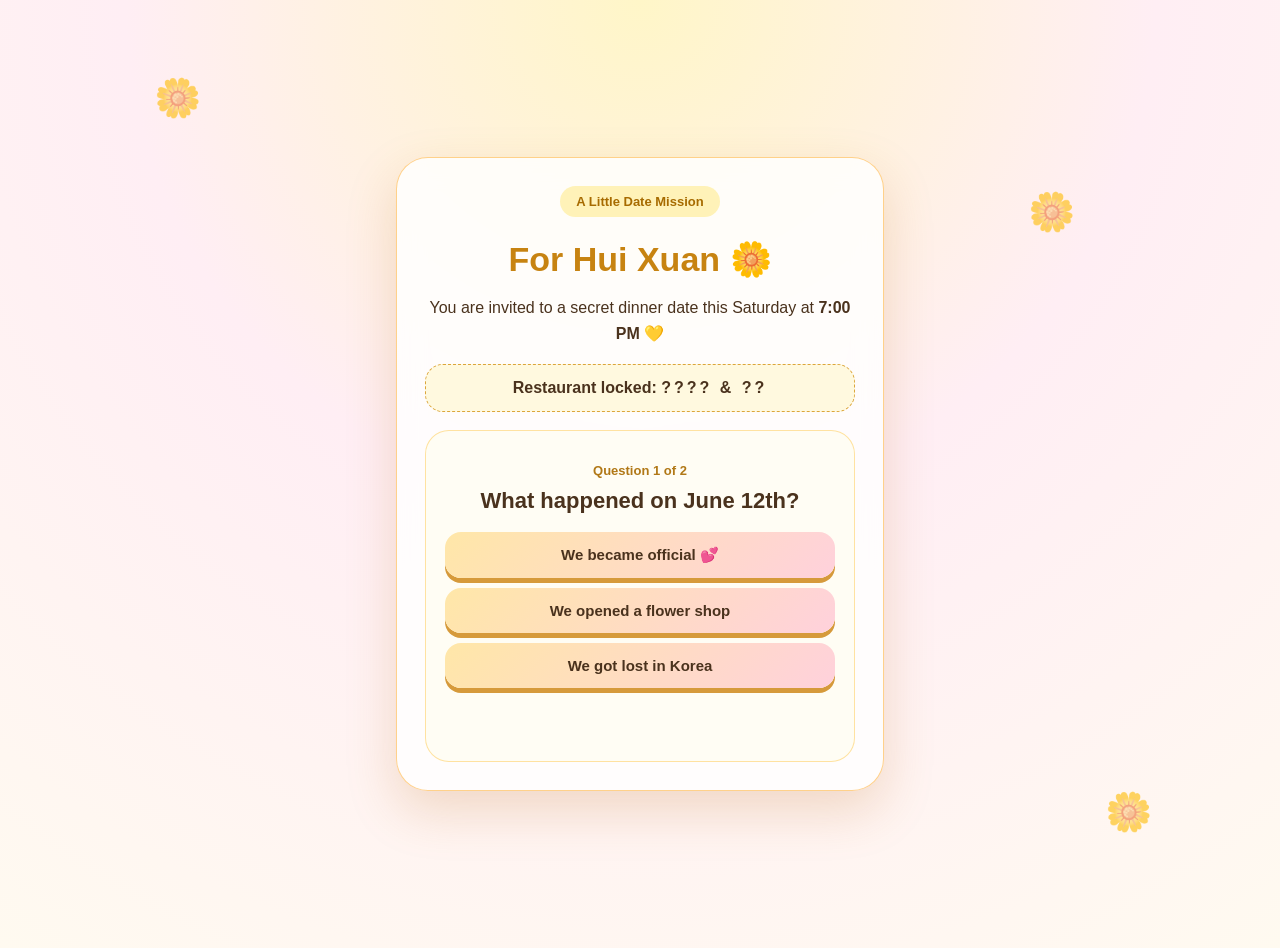
==== index.html @ 3c714f30 "Deploy static site Co-authored-by: Cursor <cursoragent@cursor.com>" ====
<!doctype html>
<html lang="en">
  <head>
    <meta charset="utf-8" />
    <meta name="viewport" content="width=device-width, initial-scale=1" />
    <title>Date Mission</title>
    <link rel="stylesheet" href="./style.css" />
  </head>
  <body>
    <div class="invite-wrap">
      <div class="petal petal1">🌼</div>
      <div class="petal petal2">🌼</div>
      <div class="petal petal3">🌼</div>

      <div class="invite-card">
        <div class="top-label">A Little Date Mission</div>

        <h1>For Hui Xuan 🌼</h1>

        <p class="intro">
          You are invited to a secret dinner date this Saturday at <b>7:00 PM</b> 💛
        </p>

        <div class="lock-box" id="hiddenText">
          Restaurant locked: <span>???? & ??</span>
        </div>

        <div class="game-box" id="questionBox">
          <p class="step">Question <span id="stepNo">1</span> of 2</p>
          <h2 id="questionText"></h2>
          <div class="answers" id="answers"></div>
          <p class="message" id="message"></p>
        </div>

        <div class="final-card" id="unlockBox">
          <div class="success">Unlocked 💛</div>
          <h2>ASAP & CO.</h2>

          <p>
            <b>Saturday, 7:00 PM</b><br />
            70 Telok Ayer St, #01-01<br />
            Singapore 048458
          </p>

          <div class="love-note">
            Dress cute. Come hungry. I’ll be waiting for you 🌼
          </div>
        </div>
      </div>
    </div>

    <script>
      const questions = [
        {
          question: "What happened on June 12th?",
          answers: [
            "We became official 💕",
            "We opened a flower shop",
            "We got lost in Korea",
          ],
          correct: 0,
          unlock: "Restaurant unlocked: ASAP & ??",
        },
        {
          question: "What happened on December 15th?",
          answers: ["Our first trip together ✈️", "We ate 12 cakes", "We became detectives"],
          correct: 0,
          unlock: "Restaurant unlocked: ASAP & CO.",
        },
      ];

      let currentQuestion = 0;

      const questionText = document.getElementById("questionText");
      const answersDiv = document.getElementById("answers");
      const message = document.getElementById("message");
      const hiddenText = document.getElementById("hiddenText");
      const unlockBox = document.getElementById("unlockBox");
      const stepNo = document.getElementById("stepNo");

      function loadQuestion() {
        const q = questions[currentQuestion];
        questionText.innerText = q.question;
        stepNo.innerText = currentQuestion + 1;
        answersDiv.innerHTML = "";
        message.innerText = "";

        q.answers.forEach((answer, index) => {
          const btn = document.createElement("button");
          btn.innerText = answer;
          btn.onclick = () => checkAnswer(index);
          answersDiv.appendChild(btn);
        });
      }

      function checkAnswer(selected) {
        const q = questions[currentQuestion];

        if (selected === q.correct) {
          hiddenText.innerText = q.unlock;
          message.innerText = "Correct hehe 💛";
          currentQuestion++;

          if (currentQuestion < questions.length) {
            setTimeout(loadQuestion, 900);
          } else {
            setTimeout(() => {
              document.getElementById("questionBox").style.display = "none";
              unlockBox.style.display = "block";
            }, 900);
          }
        } else {
          message.innerText = "Wronggg 😤 try again baby";
        }
      }

      loadQuestion();
    </script>
  </body>
</html>
---- style.css ----
body {
    margin: 0;
    font-family: "Trebuchet MS", Arial, sans-serif;
    background: radial-gradient(circle at top, #fff6c8, #ffeef4 45%, #fffaf0);
    min-height: 100vh;
    color: #4a321d;
  }
  
  .invite-wrap {
    min-height: 100vh;
    display: flex;
    align-items: center;
    justify-content: center;
    padding: 24px;
    position: relative;
    overflow: hidden;
  }
  
  .invite-card {
    width: 100%;
    max-width: 430px;
    background: rgba(255, 255, 255, 0.82);
    border: 1px solid rgba(255, 190, 90, 0.7);
    border-radius: 32px;
    padding: 28px;
    text-align: center;
    box-shadow: 0 20px 50px rgba(190, 120, 40, 0.22);
    backdrop-filter: blur(14px);
  }
  
  .top-label {
    display: inline-block;
    background: #fff2b8;
    color: #a76b00;
    padding: 8px 16px;
    border-radius: 999px;
    font-size: 13px;
    font-weight: 700;
    margin-bottom: 14px;
  }
  
  h1 {
    font-size: 34px;
    margin: 8px 0 12px;
    color: #c78311;
  }
  
  .intro {
    font-size: 16px;
    line-height: 1.6;
    margin-bottom: 18px;
  }
  
  .lock-box {
    background: #fff9df;
    border: 1.5px dashed #dca63b;
    border-radius: 18px;
    padding: 14px;
    margin: 18px 0;
    font-weight: 700;
  }
  
  .lock-box span {
    letter-spacing: 3px;
  }
  
  .game-box {
    background: #fffdf4;
    border-radius: 24px;
    padding: 20px;
    box-shadow: inset 0 0 0 1px #ffe2a1;
  }
  
  .step {
    font-size: 13px;
    color: #b17816;
    font-weight: 700;
    margin-bottom: 8px;
  }
  
  h2 {
    font-size: 22px;
    margin: 10px 0 18px;
  }
  
  .answers {
    display: grid;
    gap: 10px;
  }
  
  button {
    border: 0;
    border-radius: 16px;
    padding: 14px 16px;
    background: linear-gradient(135deg, #ffe7a8, #ffd1dc);
    color: #4a321d;
    font-size: 15px;
    font-weight: 700;
    cursor: pointer;
    box-shadow: 0 5px 0 #d69a3b;
  }
  
  button:hover {
    transform: translateY(-2px);
  }
  
  button:active {
    transform: translateY(3px);
    box-shadow: 0 2px 0 #d69a3b;
  }
  
  .message {
    min-height: 24px;
    margin-top: 14px;
    font-weight: 700;
    color: #bd7412;
  }
  
  .final-card {
    display: none;
    margin-top: 20px;
    background: linear-gradient(135deg, #f5ffe4, #fff7d6);
    border-radius: 24px;
    padding: 22px;
    border: 1px solid #b7d76a;
  }
  
  .success {
    display: inline-block;
    background: #dfff9f;
    padding: 7px 14px;
    border-radius: 999px;
    font-weight: 700;
    color: #668b12;
  }
  
  .final-card h2 {
    font-size: 32px;
    color: #7e9f1f;
    margin: 12px 0;
  }
  
  .final-card p {
    font-size: 17px;
    line-height: 1.7;
  }
  
  .love-note {
    margin-top: 16px;
    background: white;
    border-radius: 18px;
    padding: 14px;
    font-weight: 700;
    color: #c78311;
  }
  
  .petal {
    position: absolute;
    font-size: 38px;
    opacity: 0.6;
    animation: float 5s ease-in-out infinite;
  }
  
  .petal1 {
    top: 8%;
    left: 12%;
  }
  
  .petal2 {
    bottom: 12%;
    right: 10%;
    animation-delay: 1s;
  }
  
  .petal3 {
    top: 20%;
    right: 16%;
    animation-delay: 2s;
  }
  
  @keyframes float {
    0%, 100% {
      transform: translateY(0) rotate(0deg);
    }
    50% {
      transform: translateY(-16px) rotate(10deg);
    }
  }
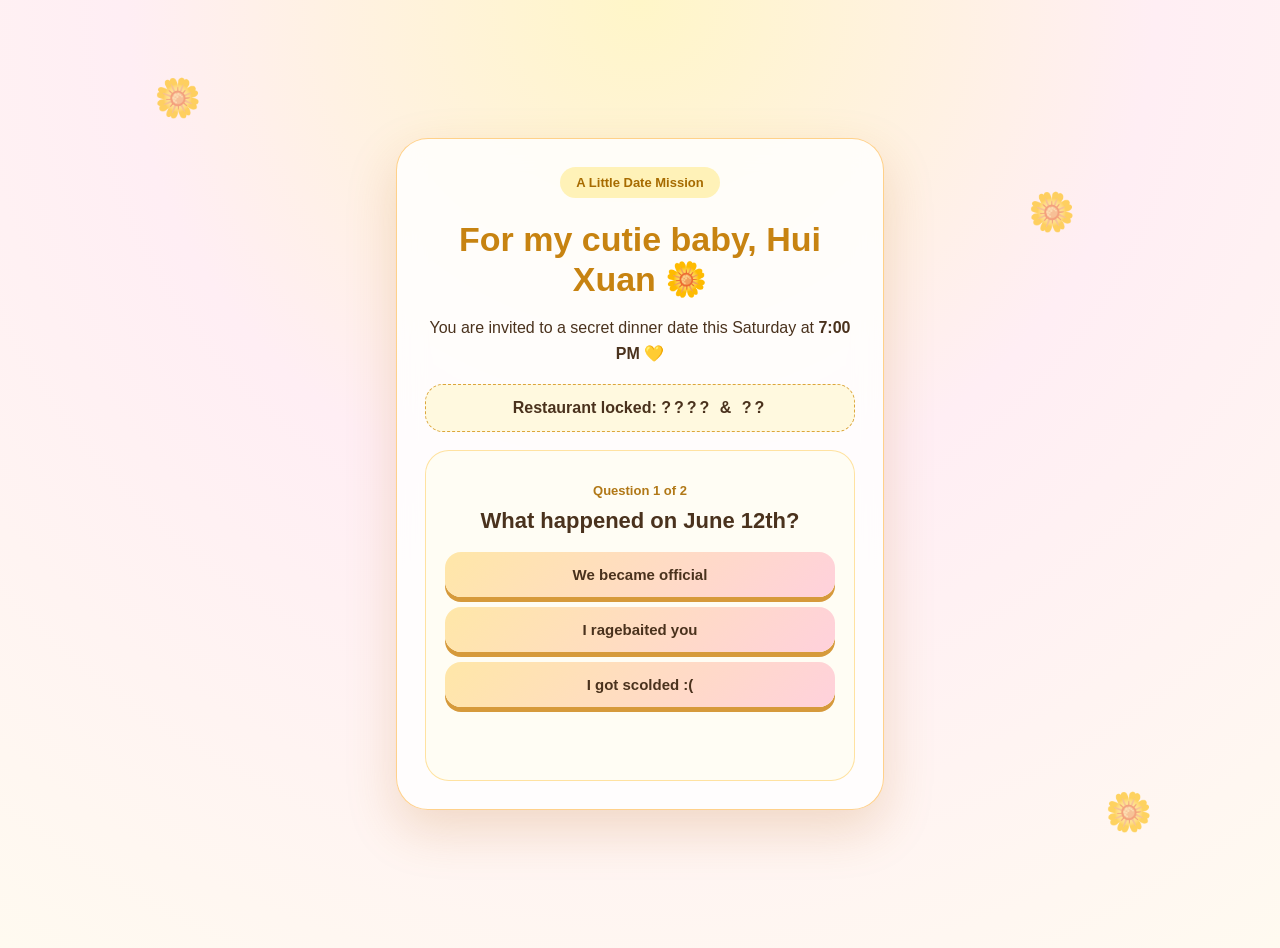
==== commit 191e12c9: "update html" ====
--- a/index.html
+++ b/index.html
@@ -15,10 +15,11 @@
       <div class="invite-card">
         <div class="top-label">A Little Date Mission</div>
 
-        <h1>For Hui Xuan 🌼</h1>
+        <h1>For my cutie baby, Hui Xuan 🌼</h1>
 
         <p class="intro">
-          You are invited to a secret dinner date this Saturday at <b>7:00 PM</b> 💛
+          You are invited to a secret dinner date this Saturday at
+          <b>7:00 PM</b> 💛
         </p>
 
         <div class="lock-box" id="hiddenText">
@@ -43,7 +44,8 @@
           </p>
 
           <div class="love-note">
-            Dress cute. Come hungry. I’ll be waiting for you 🌼
+            Dress cute. Come hungry. I’ll be waiting for you 🌼 Can arrange the
+            date again :D
           </div>
         </div>
       </div>
@@ -54,16 +56,20 @@
         {
           question: "What happened on June 12th?",
           answers: [
-            "We became official 💕",
-            "We opened a flower shop",
-            "We got lost in Korea",
+            "We became official",
+            "I ragebaited you",
+            "I got scolded :(",
           ],
           correct: 0,
           unlock: "Restaurant unlocked: ASAP & ??",
         },
         {
           question: "What happened on December 15th?",
-          answers: ["Our first trip together ✈️", "We ate 12 cakes", "We became detectives"],
+          answers: [
+            "Our first trip together",
+            "We ate intestines",
+            "You mad mad at me >:(",
+          ],
           correct: 0,
           unlock: "Restaurant unlocked: ASAP & CO.",
         },
@@ -110,7 +116,7 @@
             }, 900);
           }
         } else {
-          message.innerText = "Wronggg 😤 try again baby";
+          message.innerText = "Wronggg >:( try again baby";
         }
       }
 
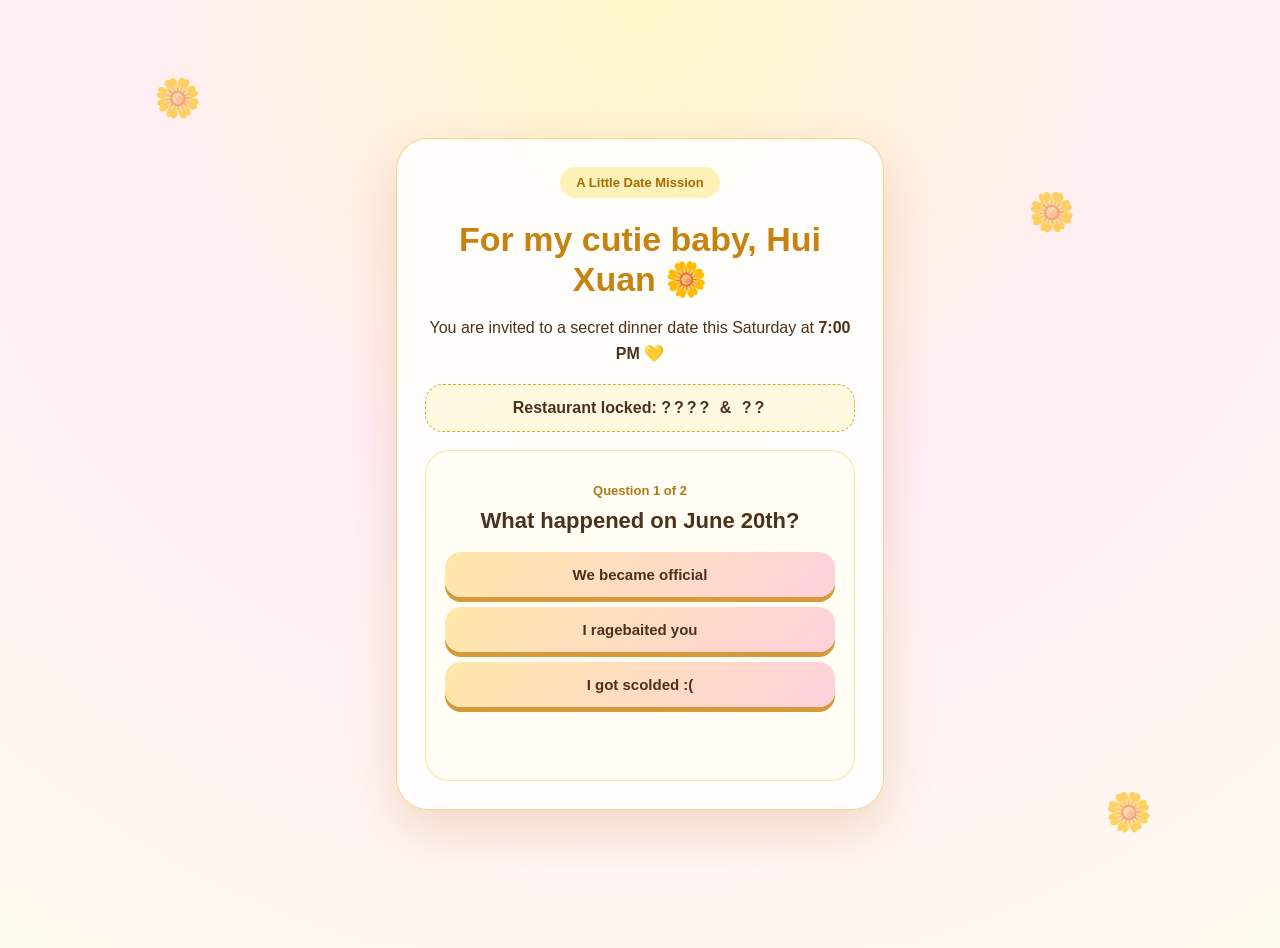
==== commit 14ccb1af: "update date" ====
--- a/index.html
+++ b/index.html
@@ -54,7 +54,7 @@
     <script>
       const questions = [
         {
-          question: "What happened on June 12th?",
+          question: "What happened on June 20th?",
           answers: [
             "We became official",
             "I ragebaited you",
